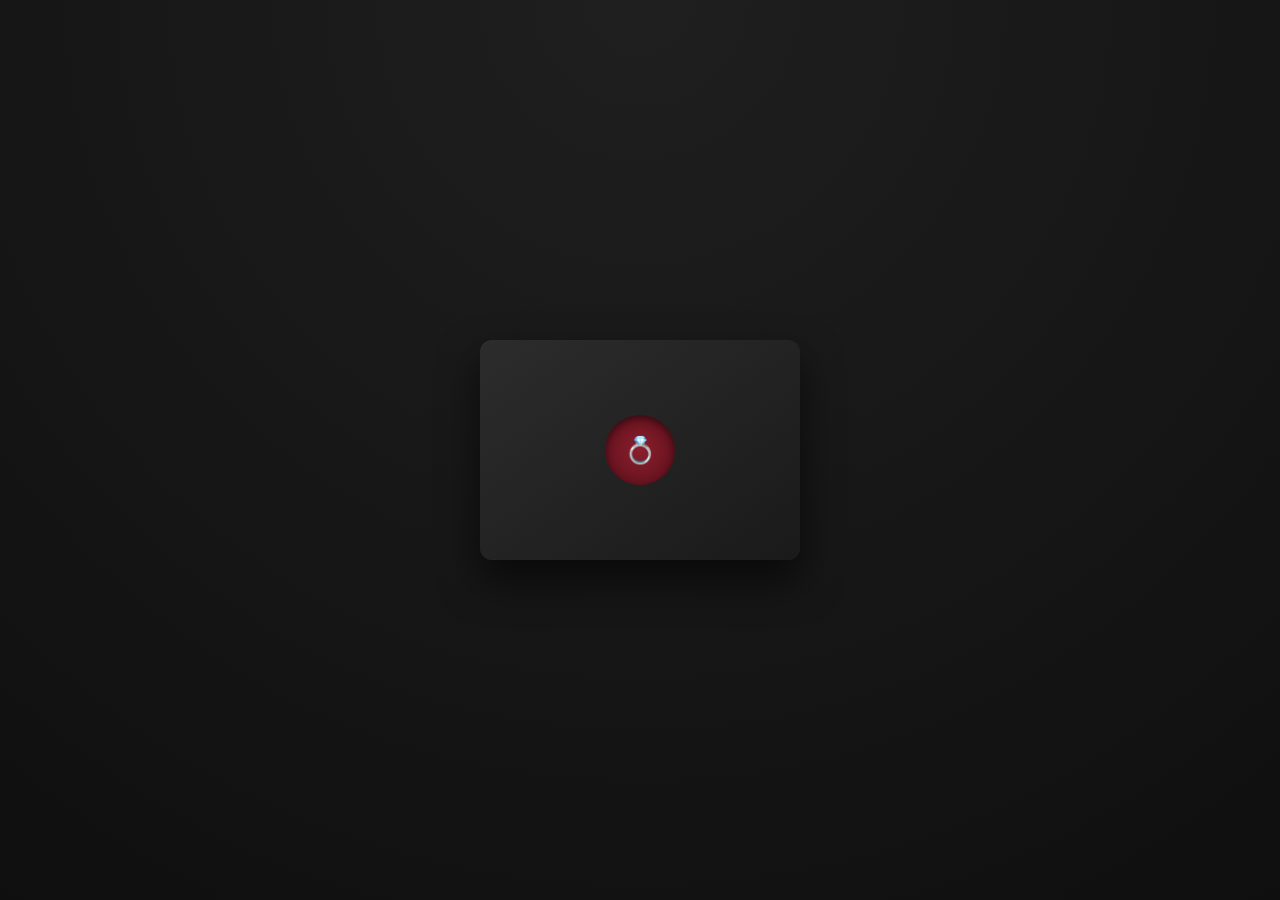
==== invite.html @ e33495a5 "Add files via upload" ====
<!DOCTYPE html>
<html lang="ru">
<head>
  <meta charset="UTF-8" />
  <meta name="viewport" content="width=device-width, initial-scale=1.0" />
  <title>Приглашение</title>

  <link href="https://fonts.googleapis.com/css2?family=Cormorant+Garamond:wght@300;500&family=Great+Vibes&display=swap" rel="stylesheet">

  <style>
    body {
      margin: 0;
      background: radial-gradient(circle at top, #1f1f1f, #0f0f0f);
      font-family: 'Cormorant Garamond', serif;
      color: #2b2b2b;
      display: flex;
      justify-content: center;
      align-items: center;
      height: 100vh;
      overflow: hidden;
    }

    .envelope {
      width: 320px;
      height: 220px;
      background: linear-gradient(145deg, #2c2c2c, #1a1a1a);
      border-radius: 12px;
      position: relative;
      cursor: pointer;
      display: flex;
      justify-content: center;
      align-items: center;
      box-shadow: 0 20px 40px rgba(0,0,0,0.6);
      transition: transform 0.3s;
    }

    .envelope:hover {
      transform: scale(1.03);
    }

    .seal {
      width: 70px;
      height: 70px;
      background: radial-gradient(circle, #8b1e2d, #5a0f1a);
      border-radius: 50%;
      display: flex;
      justify-content: center;
      align-items: center;
      font-size: 26px;
      color: #fff;
      box-shadow: inset 0 3px 8px rgba(0,0,0,0.5);
    }

    .scroll {
      position: absolute;
      top: 50%;
      transform: translateY(-50%) scaleY(0);
      width: 92vw;
      max-width: 650px;
      height: 85vh;
      background: #f5efe6;
      border-radius: 12px;
      padding: 30px;
      overflow-y: auto;
      transition: transform 1s ease;
      box-shadow: 0 20px 60px rgba(0,0,0,0.7);
    }

    .scroll.open {
      transform: translateY(-50%) scaleY(1);
    }

    h1 {
      text-align: center;
      font-family: 'Great Vibes', cursive;
      font-size: 42px;
      margin-bottom: 10px;
    }

    h2 {
      margin-top: 25px;
    }

    .section {
      margin-bottom: 25px;
    }

    .guest-name {
      text-align: center;
      font-size: 18px;
      margin-bottom: 10px;
    }

    input, select {
      width: 100%;
      padding: 10px;
      margin-top: 5px;
      margin-bottom: 12px;
      border-radius: 6px;
      border: 1px solid #ccc;
      font-family: inherit;
    }

    button {
      background: #7a1f2b;
      color: white;
      border: none;
      padding: 12px;
      width: 100%;
      border-radius: 6px;
      cursor: pointer;
      font-size: 16px;
    }

    button:hover {
      background: #5e1620;
    }

    .footer {
      text-align: center;
      margin-top: 20px;
      font-size: 14px;
    }
  </style>
</head>
<body>

<div class="envelope" onclick="openScroll()">
  <div class="seal">💍</div>
</div>

<div class="scroll" id="scroll">
  <h1>Our Wedding</h1>
  <div class="guest-name" id="guestName"></div>

  <div class="section">
    <p>Мы приглашаем вас разделить с нами этот день</p>
    <p><b>Дата:</b> 07.07.2027</p>
    <p><b>Место:</b> у озера</p>
  </div>

  <div class="section">
    <h2>Дресс-код</h2>
    <p>Бордовый, темно-зеленый, айвори. Лёгкая романтика, природные ткани.</p>
  </div>

  <div class="section">
    <h2>Опрос</h2>

    <form action="https://formsubmit.co/somn117@yandex.ru" method="POST">
      <input type="hidden" name="_captcha" value="false">

      <label>Ваше имя</label>
      <input type="text" name="name" required>

      <label>Алкоголь</label>
      <input type="text" name="alcohol">

      <label>Аллергии</label>
      <input type="text" name="allergy">

      <label>Любимая песня</label>
      <input type="text" name="song">

      <label>Придете?</label>
      <select name="attendance">
        <option>Да</option>
        <option>Нет</option>
      </select>

      <button type="submit">Отправить</button>
    </form>
  </div>

  <div class="footer">С любовью ❤️</div>
</div>

<script>
  function openScroll() {
    document.getElementById('scroll').classList.add('open');
  }

  const params = new URLSearchParams(window.location.search);
  const name = params.get('name');
  if (name) {
    document.getElementById('guestName').innerText = name + ', это приглашение для тебя';
  }
</script>

</body>
</html>
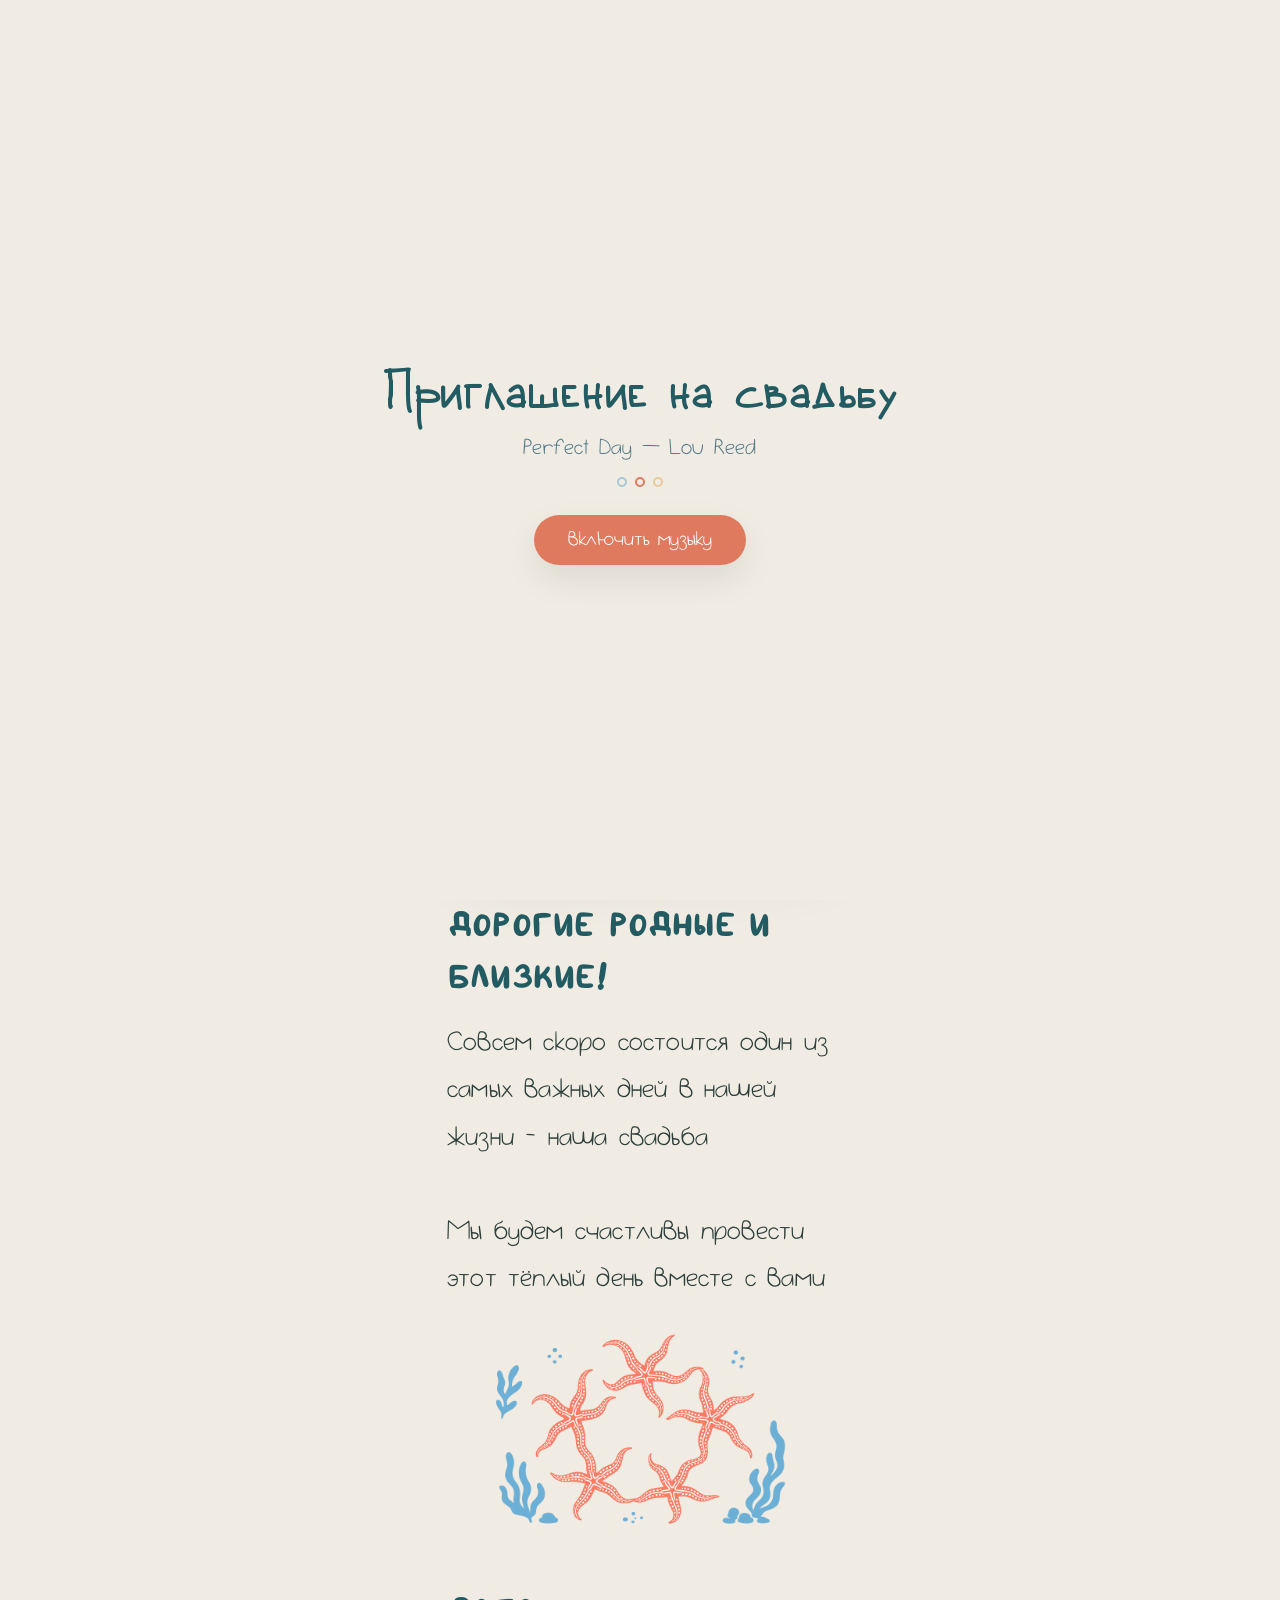
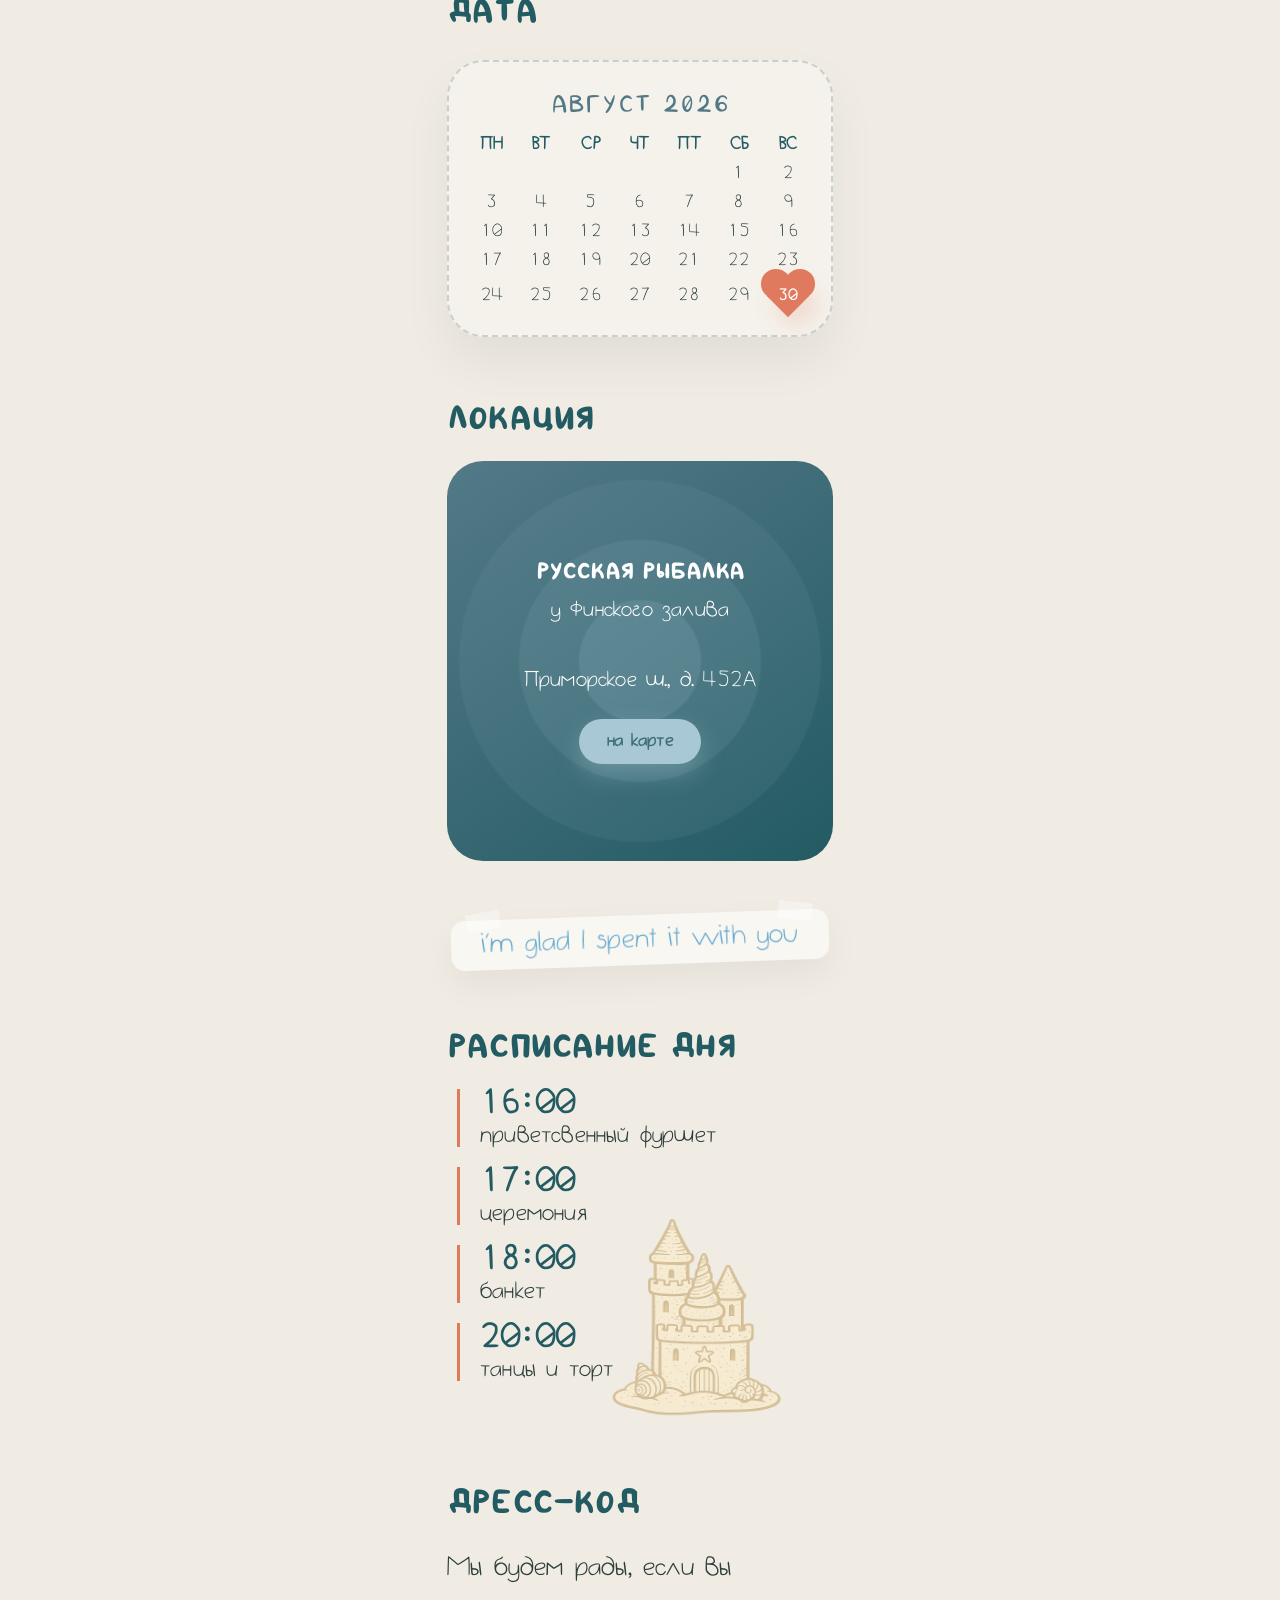
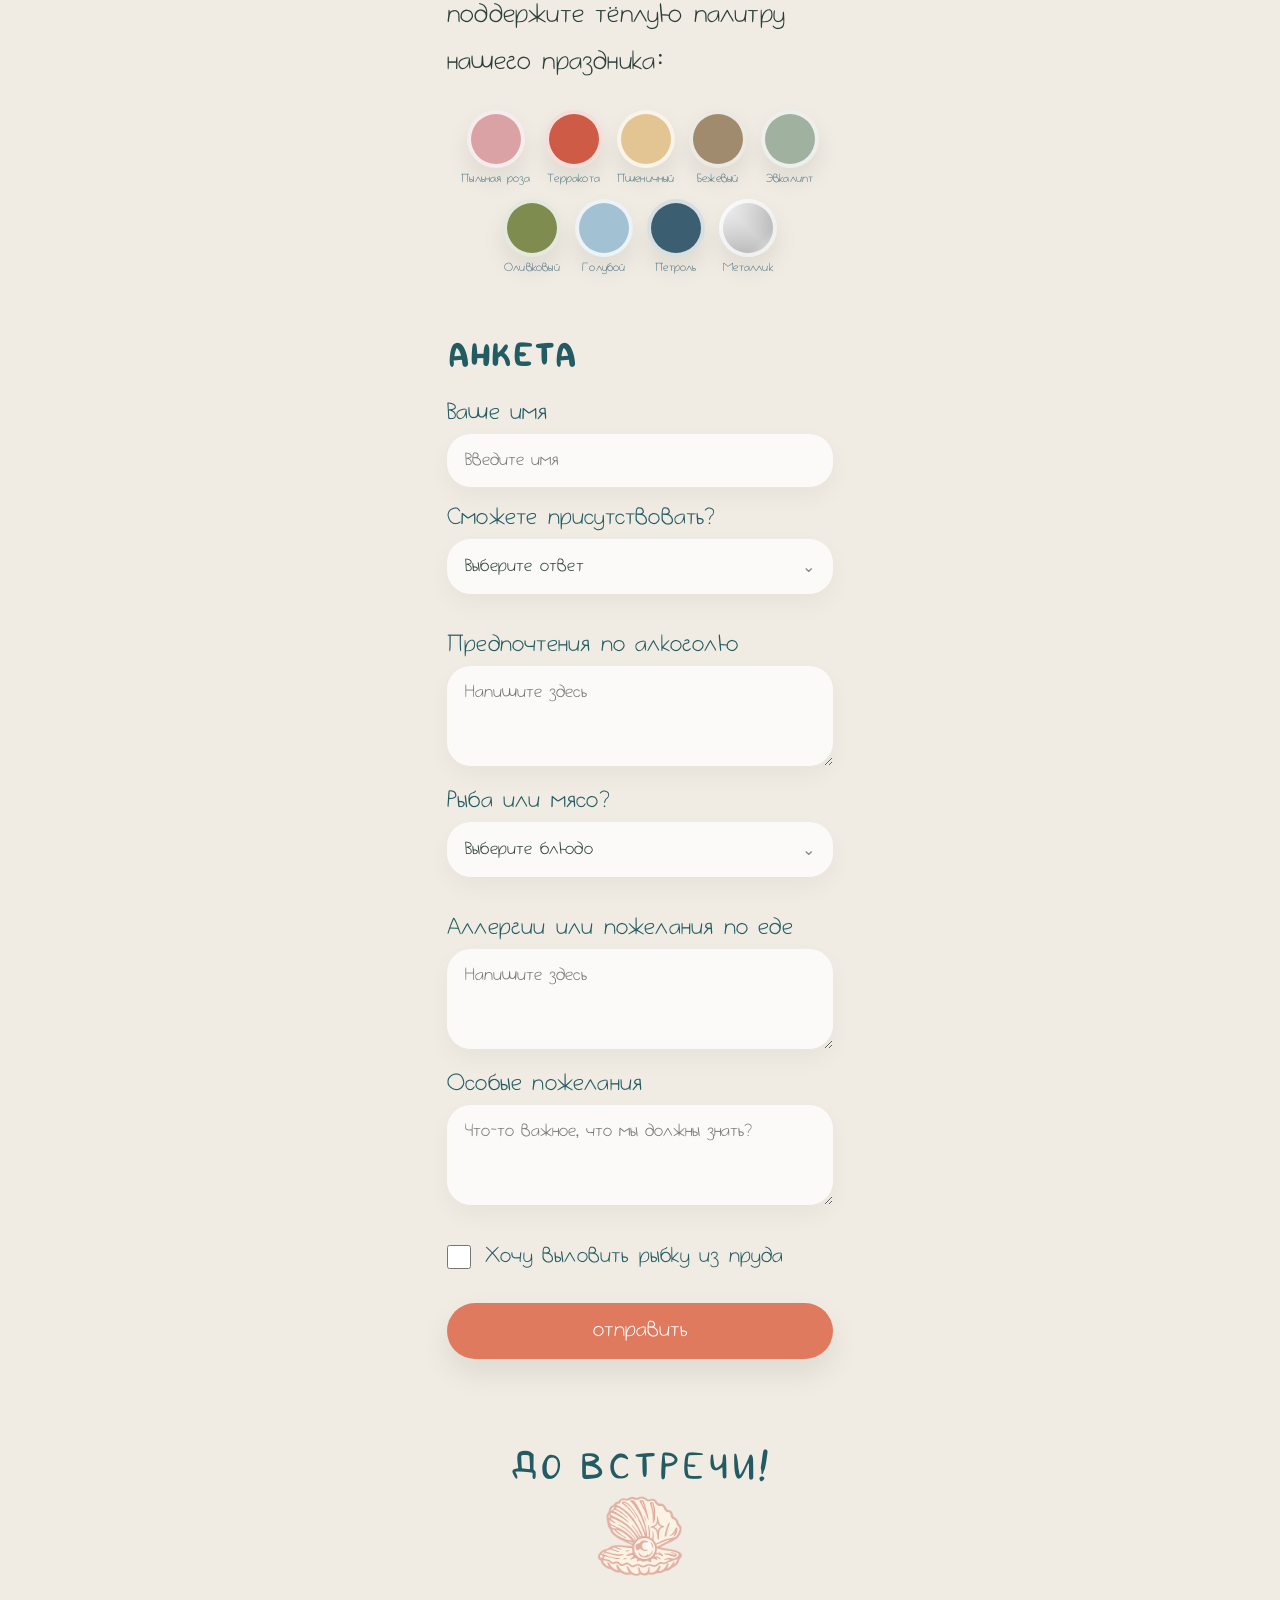
==== commit faa839bc: "Add files via upload" ====
--- a/invite.html
+++ b/invite.html
@@ -1,191 +1,1170 @@
-<!DOCTYPE html>
-<html lang="ru">
-<head>
-  <meta charset="UTF-8" />
-  <meta name="viewport" content="width=device-width, initial-scale=1.0" />
-  <title>Приглашение</title>
-
-  <link href="https://fonts.googleapis.com/css2?family=Cormorant+Garamond:wght@300;500&family=Great+Vibes&display=swap" rel="stylesheet">
-
-  <style>
-    body {
-      margin: 0;
-      background: radial-gradient(circle at top, #1f1f1f, #0f0f0f);
-      font-family: 'Cormorant Garamond', serif;
-      color: #2b2b2b;
-      display: flex;
-      justify-content: center;
-      align-items: center;
-      height: 100vh;
-      overflow: hidden;
-    }
-
-    .envelope {
-      width: 320px;
-      height: 220px;
-      background: linear-gradient(145deg, #2c2c2c, #1a1a1a);
-      border-radius: 12px;
-      position: relative;
-      cursor: pointer;
-      display: flex;
-      justify-content: center;
-      align-items: center;
-      box-shadow: 0 20px 40px rgba(0,0,0,0.6);
-      transition: transform 0.3s;
-    }
-
-    .envelope:hover {
-      transform: scale(1.03);
-    }
-
-    .seal {
-      width: 70px;
-      height: 70px;
-      background: radial-gradient(circle, #8b1e2d, #5a0f1a);
-      border-radius: 50%;
-      display: flex;
-      justify-content: center;
-      align-items: center;
-      font-size: 26px;
-      color: #fff;
-      box-shadow: inset 0 3px 8px rgba(0,0,0,0.5);
-    }
-
-    .scroll {
-      position: absolute;
-      top: 50%;
-      transform: translateY(-50%) scaleY(0);
-      width: 92vw;
-      max-width: 650px;
-      height: 85vh;
-      background: #f5efe6;
-      border-radius: 12px;
-      padding: 30px;
-      overflow-y: auto;
-      transition: transform 1s ease;
-      box-shadow: 0 20px 60px rgba(0,0,0,0.7);
-    }
-
-    .scroll.open {
-      transform: translateY(-50%) scaleY(1);
-    }
-
-    h1 {
-      text-align: center;
-      font-family: 'Great Vibes', cursive;
-      font-size: 42px;
-      margin-bottom: 10px;
-    }
-
-    h2 {
-      margin-top: 25px;
-    }
-
-    .section {
-      margin-bottom: 25px;
-    }
-
-    .guest-name {
-      text-align: center;
-      font-size: 18px;
-      margin-bottom: 10px;
-    }
-
-    input, select {
-      width: 100%;
-      padding: 10px;
-      margin-top: 5px;
-      margin-bottom: 12px;
-      border-radius: 6px;
-      border: 1px solid #ccc;
-      font-family: inherit;
-    }
-
-    button {
-      background: #7a1f2b;
-      color: white;
-      border: none;
-      padding: 12px;
-      width: 100%;
-      border-radius: 6px;
-      cursor: pointer;
-      font-size: 16px;
-    }
-
-    button:hover {
-      background: #5e1620;
-    }
-
-    .footer {
-      text-align: center;
-      margin-top: 20px;
-      font-size: 14px;
-    }
-  </style>
-</head>
-<body>
-
-<div class="envelope" onclick="openScroll()">
-  <div class="seal">💍</div>
-</div>
-
-<div class="scroll" id="scroll">
-  <h1>Our Wedding</h1>
-  <div class="guest-name" id="guestName"></div>
-
-  <div class="section">
-    <p>Мы приглашаем вас разделить с нами этот день</p>
-    <p><b>Дата:</b> 07.07.2027</p>
-    <p><b>Место:</b> у озера</p>
-  </div>
-
-  <div class="section">
-    <h2>Дресс-код</h2>
-    <p>Бордовый, темно-зеленый, айвори. Лёгкая романтика, природные ткани.</p>
-  </div>
-
-  <div class="section">
-    <h2>Опрос</h2>
-
-    <form action="https://formsubmit.co/somn117@yandex.ru" method="POST">
-      <input type="hidden" name="_captcha" value="false">
-
-      <label>Ваше имя</label>
-      <input type="text" name="name" required>
-
-      <label>Алкоголь</label>
-      <input type="text" name="alcohol">
-
-      <label>Аллергии</label>
-      <input type="text" name="allergy">
-
-      <label>Любимая песня</label>
-      <input type="text" name="song">
-
-      <label>Придете?</label>
-      <select name="attendance">
-        <option>Да</option>
-        <option>Нет</option>
-      </select>
-
-      <button type="submit">Отправить</button>
-    </form>
-  </div>
-
-  <div class="footer">С любовью ❤️</div>
-</div>
-
-<script>
-  function openScroll() {
-    document.getElementById('scroll').classList.add('open');
-  }
-
-  const params = new URLSearchParams(window.location.search);
-  const name = params.get('name');
-  if (name) {
-    document.getElementById('guestName').innerText = name + ', это приглашение для тебя';
-  }
-</script>
-
-</body>
-</html>+<!DOCTYPE html>
+<html lang="ru">
+<head>
+  <meta charset="UTF-8" />
+  <meta name="viewport" content="width=device-width, initial-scale=1.0" />
+  <title>Тата и Паша — Wedding Invitation</title>
+  
+  
+  <link href="" rel="stylesheet" />
+  <style>
+    /* Fonts */
+@font-face{font-family:"font1";src:url("fonts/font1.otf") format("opentype");}
+@font-face{font-family:"font2";src:url("fonts/font6.ttf") format("opentype");}
+@font-face{font-family:"font3";src:url("fonts/font3.ttf") format("opentype");}
+@font-face{font-family:"font4";src:url("fonts/font4.ttf") format("opentype");}
+@font-face{font-family:"font5";src:url("fonts/font6.ttf") format("opentype");}
+:root{
+--font-main:"font1";
+--font-title:"font2";
+--font-script:"font3";
+--font-loader:"font4";
+
+      --pink-sand:   #E3A58A;
+      --coral:       #E07A5F;
+      --sand:        #E9C89B;
+      --seaweed:     #A6AF72;
+      --sea-foam:    #A8C8D6;
+      --sea-foam-dk: #AAC1AD;
+      --sea-smoke:   #537987;
+      --sea-sand:    #B2A38E;
+      --silver:      #C0C0C0;
+      --deep-teal:   #235b63;
+      --bg:          #f0ece3;
+      --text:        #2c3e3a;
+    }
+
+    * { margin: 0; padding: 0; box-sizing: border-box; }
+    html { scroll-behavior: smooth; }
+
+    body {
+      background: var(--bg);
+      font-family: var(--font-main), serif;
+      color: var(--text);
+      overflow-x: hidden;
+      position: relative;
+      letter-spacing: 0.2px;
+    }
+
+    body::before {
+      content: '';
+      position: fixed; inset: 0;
+      pointer-events: none;
+      opacity: 0.06;
+      background-image: url("https://www.transparenttextures.com/patterns/asfalt-light.png");
+      z-index: 1;
+    }
+
+    /* ---- loader ---- */
+    .loader {
+      position: fixed; inset: 0;
+      background: var(--bg);
+      display: flex; flex-direction: column;
+      align-items: center; justify-content: center;
+      z-index: 999; transition: 1.2s ease;
+    }
+    .loader.hidden { opacity: 0; pointer-events: none; }
+    .loader-wave { width: 140px; height: 70px; }
+    .loader-title {
+      font-family: var(--font-loader), cursive;
+      font-size: 54px; color: var(--deep-teal); margin-top: 20px;
+    }
+    .loader-sub { font-size: 22px; margin-top: 6px; color: var(--sea-smoke); }
+    .enter-btn {
+      margin-top: 28px;
+      border: none; background: var(--coral); color: white;
+      padding: 16px 34px; border-radius: 999px;
+      font-size: 20px; font-family: inherit; cursor: pointer;
+      box-shadow: 0 14px 34px rgba(0,0,0,0.08);
+      transition: 0.35s ease;
+    }
+    .enter-btn:hover { transform: translateY(-3px); background: #d06b4f; }
+
+    .bubbles { display: flex; gap: 8px; margin-top: 18px; }
+    .bubble {
+      width: 10px; height: 10px; border-radius: 50%;
+      border: 2px solid var(--sea-foam);
+      animation: rise 2s ease-in-out infinite;
+    }
+    .bubble:nth-child(2) { animation-delay: 0.4s; border-color: var(--coral); }
+    .bubble:nth-child(3) { animation-delay: 0.8s; border-color: var(--sand); }
+    @keyframes rise {
+      0%,100% { transform: translateY(0) scale(1); opacity: 0.7; }
+      50% { transform: translateY(-12px) scale(1.1); opacity: 1; }
+    }
+
+/* ---- vinyl player ---- */
+.vinyl-player {
+  position: fixed;
+  right: 18px;
+  bottom: 20px;
+  z-index: 20;
+  display: flex;
+  flex-direction: column;
+  align-items: center;
+  gap: 10px;
+}
+
+.vinyl {
+  width: 82px;
+  height: 82px;
+  border-radius: 50%;
+  position: relative;
+  cursor: pointer;
+  animation: spin 4s linear infinite;
+  transition: 0.3s ease;
+  
+  /* Основной градиент для винила */
+  background: radial-gradient(
+    circle at 30% 30%,
+    #2a2a2a 0%,
+    #1a1a1a 25%,
+    #0d0d0d 50%,
+    #1a1a1a 75%,
+    #2a2a2a 100%
+  );
+  box-shadow: 
+    0 12px 26px rgba(0,0,0,0.18),
+    inset 0 0 30px rgba(0,0,0,0.5);
+}
+
+.vinyl.paused {
+  animation-play-state: paused;
+}
+
+/* Концентрические круги - текстура винила */
+.vinyl-grooves {
+  position: absolute;
+  inset: 0;
+  border-radius: 50%;
+  background: repeating-radial-gradient(
+    circle at center,
+    transparent 0px,
+    transparent 3px,
+    rgba(255,255,255,0.03) 3px,
+    rgba(255,255,255,0.03) 4px,
+    transparent 4px,
+    transparent 7px
+  );
+  pointer-events: none;
+}
+
+/* Дополнительные бороздки для реалистичности */
+.vinyl-grooves::before {
+  content: '';
+  position: absolute;
+  inset: 15%;
+  border-radius: 50%;
+  border: 1px solid rgba(255,255,255,0.05);
+  box-shadow: 
+    0 0 0 2px rgba(255,255,255,0.03),
+    inset 0 0 0 2px rgba(255,255,255,0.03);
+}
+
+.vinyl-grooves::after {
+  content: '';
+  position: absolute;
+  inset: 30%;
+  border-radius: 50%;
+  border: 1px solid rgba(255,255,255,0.04);
+  box-shadow: 
+    0 0 0 2px rgba(255,255,255,0.02),
+    inset 0 0 0 2px rgba(255,255,255,0.02);
+}
+
+/* Блик, который вращается вместе с диском */
+.vinyl-shine {
+  position: absolute;
+  inset: 0;
+  border-radius: 50%;
+  background: radial-gradient(
+    ellipse at 35% 25%,
+    rgba(255,255,255,0.25) 0%,
+    rgba(255,255,255,0.05) 30%,
+    transparent 60%
+  );
+  pointer-events: none;
+  animation: spin 4s linear infinite;
+}
+
+.vinyl.paused .vinyl-shine {
+  animation-play-state: paused;
+}
+
+/* Второй блик для более сложного отражения */
+.vinyl-shine::after {
+  content: '';
+  position: absolute;
+  inset: 0;
+  border-radius: 50%;
+  background: radial-gradient(
+    ellipse at 65% 70%,
+    rgba(255,255,255,0.08) 0%,
+    transparent 40%
+  );
+  pointer-events: none;
+}
+
+.vinyl-center {
+  position: absolute;
+  width: 16px;
+  height: 16px;
+  background: radial-gradient(circle at 40% 35%, #666, #222 60%, #111);
+  border-radius: 50%;
+  top: 50%;
+  left: 50%;
+  transform: translate(-50%, -50%);
+  box-shadow: 
+    inset 0 0 4px rgba(255,255,255,0.2),
+    0 0 10px rgba(0,0,0,0.4);
+  border: 2px solid #444;
+}
+
+/* Маленькая точка в центре для реалистичности */
+.vinyl-center::after {
+  content: '';
+  position: absolute;
+  width: 4px;
+  height: 4px;
+  background: #888;
+  border-radius: 50%;
+  top: 50%;
+  left: 50%;
+  transform: translate(-50%, -50%);
+  box-shadow: 0 0 4px rgba(255,255,255,0.1);
+}
+
+@keyframes spin {
+  from { transform: rotate(0deg); }
+  to { transform: rotate(360deg); }
+}
+
+.player-text {
+  font-size: 14px;
+  background: rgba(255,255,255,0.85);
+  padding: 6px 12px;
+  border-radius: 999px;
+  backdrop-filter: blur(8px);
+  color: var(--deep-teal);
+  user-select: none;
+}
+    .player-text {
+      font-size: 14px;
+      background: rgba(255,255,255,0.85);
+      padding: 6px 12px; border-radius: 999px;
+      backdrop-filter: blur(8px); color: var(--deep-teal);
+    }
+    @keyframes spin { from { transform: rotate(0deg); } to { transform: rotate(360deg); } }
+
+    /* ---- canvas ---- */
+    .canvas {
+      max-width: 430px; margin: auto;
+      padding: 40px 22px 120px;
+      position: relative; z-index: 5;
+    }
+
+    /* ---- tape ---- */
+    .tape {
+      display: inline-block;
+      background: var(--sea-smoke); color: white;
+      padding: 12px 26px; border-radius: 20px;
+      font-family: var(--font-divider), cursive; font-size: 28px;
+      transform: rotate(-2deg);
+      box-shadow: 0 14px 28px rgba(0,0,0,0.08);
+    }
+    .tape-divider {
+      width: max-content; margin: 54px auto;
+      padding: 12px 30px;
+      background: rgba(255,255,255,0.55);
+      backdrop-filter: blur(6px);
+      border-radius: 14px;
+      font-family: var(--font-divider), cursive; font-size: 28px;
+      color: #6AACCF; transform: rotate(-2deg);
+      position: relative;
+      box-shadow: 0 14px 34px rgba(0,0,0,0.05);
+    }
+    .tape-divider::before, .tape-divider::after {
+      content: ''; position: absolute; top: -8px;
+      width: 34px; height: 18px;
+      background: rgba(255,255,255,0.38);
+    }
+    .tape-divider::before { left: 16px; transform: rotate(-8deg); }
+    .tape-divider::after { right: 16px; transform: rotate(8deg); }
+
+    /* ---- hero ---- */
+    .hero { padding-top: 40px; text-align: center; position: relative; }
+    .main-title {
+      font-family: var(--font-title), serif;
+      font-size: 74px; line-height: 0.9; margin-top: 34px;
+      color: var(--deep-teal);
+    }
+
+    /* doodle images between title and photo */
+    .doodle-row {
+      margin: 28px auto 0;
+      display: flex; justify-content: center; gap: 18px;
+    }
+    .doodle-row img {
+      height: 100px; width: 180px;
+      object-fit: contain;
+      opacity: 0.82;
+    }
+
+    /* ---- polaroid ---- */
+    .polaroid {
+      margin-top: 34px;
+      background: #f8f3eb; padding: 16px 16px 28px;
+      border-radius: 34px; transform: rotate(-1deg);
+      box-shadow: 0 28px 60px rgba(0,0,0,0.10), 0 0 0 1px rgba(255,255,255,0.6);
+      position: relative; overflow: hidden;
+    }
+    .polaroid img {
+      width: 100%; border-radius: 24px; display: block;
+      filter: sepia(0.10) contrast(1.04) saturate(0.95);
+    }
+    .photo-caption {
+      margin-top: 18px;
+      font-family: var(--font-divider), cursive; font-size: 32px;
+      color: #6AACCF;
+    }
+
+    /* ---- sections ---- */
+    .section { margin-top: 54px; position: relative; }
+    .section-title {
+      font-family: var(--font-script), cursive; font-size: 52px;
+      line-height: 1; color: var(--deep-teal); margin-bottom: 18px;
+    }
+    .text { font-size: 27px; line-height: 1.75; font-weight: 400; }
+
+    /* doodle image inline (below text blocks) */
+    .section-doodle {
+      display: block; margin: 26px auto 0;
+      height: 200px; width: auto;
+      object-fit: contain;
+      opacity: 0.75;
+    }
+	
+	.castle-doodle {
+	  margin-top: -250px;
+	  margin-left: 130px;
+	  margin-bottom: -80px;
+	  height: 350px;
+	  opacity: 0.45;
+	}
+
+    /* ---- calendar ---- */
+    .calendar-wrap {
+      margin-top: 24px; padding: 24px;
+      border: 2px dashed rgba(83,121,135,0.28);
+      border-radius: 36px;
+      background: rgba(255,255,255,0.30);
+      backdrop-filter: blur(6px);
+      box-shadow: 0 24px 50px rgba(0,0,0,0.06);
+    }
+    .calendar-title {
+      font-family: var(--font-script), cursive; font-size: 42px;
+      text-align: center; margin-bottom: 18px;
+      color: var(--sea-smoke);
+    }
+    .calendar {
+      display: grid; grid-template-columns: repeat(7,1fr);
+      gap: 12px; text-align: center; font-size: 18px; align-items: center;
+    }
+    .day-name { font-weight: 700; color: var(--deep-teal); }
+    .heart-day {
+      position: relative; width: 30px; height: 30px;
+      margin: auto; display: flex; align-items: center; justify-content: center;
+      transform: rotate(-45deg);
+      background: var(--coral);
+      box-shadow: 0 12px 24px rgba(224,122,95,0.28);
+      animation: pulse 2.4s ease-in-out infinite;
+    }
+    .heart-day::before, .heart-day::after {
+      content: ''; position: absolute;
+      width: 30px; height: 30px; background: var(--coral); border-radius: 50%;
+    }
+    .heart-day::before { top: -17px; left: 0; }
+    .heart-day::after { left: 17px; top: 0; }
+    .heart-day span {
+      position: absolute; top: 50%; left: 50%;
+      transform: translate(-50%,-50%) rotate(45deg);
+      z-index: 2; color: white; font-weight: 700; font-size: 16px;
+    }
+    @keyframes pulse {
+      0%,100% { transform: rotate(-45deg) scale(1); }
+      50% { transform: rotate(-45deg) scale(1.08); }
+    }
+
+    /* ---- location ---- */
+    .location {
+      margin-top: 18px; padding: 80px 40px;
+      background: linear-gradient(145deg, var(--sea-smoke) 0%, var(--deep-teal) 100%);
+      color: white; text-align: center;
+      display: flex; flex-direction: column;
+      align-items: center; justify-content: center;
+      min-height: 400px; border-radius: 36px;
+      position: relative; overflow: hidden;
+    }
+    .location::before {
+      content: '';
+      position: absolute; inset: 0;
+      background-image:
+        radial-gradient(circle, rgba(168,200,214,0.15) 60px, transparent 62px),
+        radial-gradient(circle, rgba(168,200,214,0.10) 120px, transparent 122px),
+        radial-gradient(circle, rgba(168,200,214,0.07) 180px, transparent 182px);
+      background-position: center;
+      background-repeat: no-repeat;
+    }
+    .location h3 { font-size: 36px; font-family: var(--font-script), cursive; margin-bottom: 10px; position: relative; z-index: 2; }
+.location p {
+  font-size: 22px;
+  line-height: 1.6;
+  position: relative;
+  z-index: 2;
+}
+
+.map-btn {
+  display: inline-block;
+  margin-top: 20px;
+  padding: 14px 28px;
+
+  background: #A8C8D6;
+  color: #3F6E79;
+
+  border: none;
+  border-radius: 999px;
+  text-decoration: none;
+  font-size: 18px;
+  font-weight: 700;
+
+  box-shadow: 0 10px 24px rgba(168, 200, 214, 0.35);
+  transition: all 0.25s ease;
+  position: relative;
+  z-index: 2;
+}
+
+.map-btn:hover {
+  background: #95BCCA;
+  transform: translateY(-2px);
+  box-shadow: 0 14px 28px rgba(168, 200, 214, 0.45);
+}
+    .map-btn:hover { transform: translateY(-2px); }
+
+    /* doodle image inside location block, bottom corner */
+    .location-doodle {
+      position: absolute; bottom: -30px; right: 220px;
+      height: 180px; width: auto;
+      opacity: 0.5;
+      z-index: 1;
+    }
+
+    /* ---- timeline ---- */
+    .timeline { margin-top: 16px; position: relative; padding-left: 10px; }
+    .timeline-item {
+      position: relative; margin-bottom: 20px;
+      padding-left: 20px;
+      border-left: 3px solid var(--coral);
+    }
+    .time { font-size: 34px; font-weight: 700; color: var(--deep-teal); }
+    .event { font-size: 24px; margin-top: 4px; }
+
+    /* ---- palette ---- */
+    .palette {
+      display: flex; gap: 14px; margin-top: 24px;
+      flex-wrap: wrap; justify-content: center;
+    }
+    .color {
+      width: 58px; height: 58px; border-radius: 50%;
+      border: 4px solid rgba(255,255,255,0.8);
+      box-shadow: 0 12px 24px rgba(0,0,0,0.08);
+      cursor: pointer; transition: 0.35s ease;
+      position: relative; overflow: hidden;
+      text-decoration: none;
+    }
+    .color:hover { transform: translateY(-4px) scale(1.06); }
+    .color::after {
+      content: '\2661'; position: absolute; inset: 0;
+      display: flex; align-items: center; justify-content: center;
+      color: white; font-size: 20px; opacity: 0;
+      transition: 0.3s ease; backdrop-filter: blur(2px);
+    }
+    .color:hover::after { opacity: 1; }
+    .color-label { font-size: 12px; text-align: center; margin-top: 6px; color: var(--sea-smoke); font-weight: 500; }
+    .palette-item { display: flex; flex-direction: column; align-items: center; }
+
+    /* ---- form ---- */
+    .form { margin-top: 22px; }
+    .label { font-size: 24px; margin-bottom: 10px; display: block; color: var(--deep-teal); }
+    .input, .select-wrap .custom-select, .textarea {
+      width: 100%; border: none;
+      background: rgba(255,255,255,0.75);
+      padding: 18px; border-radius: 24px;
+      margin-bottom: 20px; font-size: 18px;
+      font-family: inherit; backdrop-filter: blur(6px);
+      box-shadow: 0 10px 24px rgba(0,0,0,0.04);
+      transition: 0.2s ease;
+    }
+    .input:focus, .textarea:focus {
+      outline: 2px solid var(--coral);
+      background: rgba(255,255,255,0.9);
+    }
+    .textarea { min-height: 100px; resize: vertical; }
+    .submit {
+      width: 100%; border: none;
+      background: var(--coral); color: white;
+      padding: 18px; border-radius: 999px;
+      font-size: 22px; font-family: inherit; cursor: pointer;
+      margin-top: 10px; box-shadow: 0 14px 30px rgba(0,0,0,0.08);
+      transition: 0.3s ease;
+    }
+    .submit:hover { transform: translateY(-2px); background: #d06b4f; }
+    .select-wrap { position: relative; margin-bottom: 20px; }
+    .custom-select {
+      display: flex; align-items: center; justify-content: space-between;
+      cursor: pointer; padding: 18px 22px;
+    }
+    .select-arrow { font-size: 16px; transition: 0.4s ease; opacity: 0.6; }
+    .select-wrap.active .select-arrow { transform: rotate(180deg); }
+    .select-options {
+      margin-top: 12px; background: rgba(255,255,255,0.92);
+      border-radius: 24px; overflow: hidden; max-height: 0;
+      opacity: 0; transform: translateY(-10px);
+      transition: max-height 0.45s ease, opacity 0.35s ease, transform 0.35s ease;
+      backdrop-filter: blur(10px);
+      box-shadow: 0 18px 36px rgba(0,0,0,0.06);
+    }
+    .select-wrap.active .select-options { max-height: 300px; opacity: 1; transform: translateY(0); }
+    .select-option {
+      padding: 18px 22px; font-size: 19px; cursor: pointer;
+      transition: 0.25s ease; border-bottom: 1px solid rgba(0,0,0,0.04);
+    }
+    .select-option:last-child { border-bottom: none; }
+    .select-option:hover { background: rgba(224,122,95,0.10); padding-left: 28px; }
+    .checkbox-wrap { display: flex; align-items: center; gap: 14px; margin: 16px 0 24px; }
+    .checkbox-wrap input[type="checkbox"] { width: 24px; height: 24px; accent-color: var(--coral); cursor: pointer; }
+    .checkbox-wrap label { font-size: 22px; color: var(--deep-teal); cursor: pointer; }
+
+    /* ---- footer ---- */
+    .footer { margin-top: 80px; text-align: center; }
+    .footer-title { font-family: var(--font-script), cursive; font-size: 64px; color: var(--deep-teal); }
+    .footer-hearts { margin-top: 12px; font-size: 24px; opacity: 0.25; letter-spacing: 10px; }
+    .footer-doodle {
+      display: block; margin: -90px auto 0;
+      height: 300px; width: auto;
+      opacity: 0.7;
+    }
+
+    /* ---- reveal ---- */
+    .reveal {
+      opacity: 0; transform: translateY(60px) scale(0.98); filter: blur(6px);
+      transition: opacity 1.2s ease, transform 1.2s ease, filter 1.2s ease;
+    }
+    .reveal.active { opacity: 1; transform: translateY(0) scale(1); filter: blur(0); }
+
+    /* ---- responsive ---- */
+    @media (max-width: 480px) {
+      .main-title { font-size: 56px; }
+      .section-title { font-size: 42px; }
+      .text { font-size: 22px; }
+      .tape, .tape-divider { font-size: 22px; padding: 10px 20px; }
+      .calendar { gap: 8px; font-size: 16px; }
+      .location { padding: 70px 28px; min-height: 320px; }
+    }
+	
+	.bg-doodle {
+  position: fixed;
+  pointer-events: none;
+  z-index: 1;
+}
+
+.bg-doodle img {
+  width: 500px;
+  height: auto;
+  opacity: 0.5;
+}
+
+.top-left {
+  top: 20px;
+  left: 20px;
+}
+
+.bottom-right {
+  bottom: 20px;
+  right: 20px;
+}
+
+@font-face {
+  font-family: 'Veles-Regular_0_9_2';    /* Название, которое вы будете использовать */
+  src: url('Veles-Regular_0_9_2.otf') format('truetype');
+
+  font-weight: normal;
+  font-style: normal;
+}
+/* Анимированный металлический градиент */
+.metallic-color {
+  background: linear-gradient(
+    135deg,
+    #e8e8e8 0%,
+    #b0b0b0 25%,
+    #f0f0f0 50%,
+    #a0a0a0 75%,
+    #e0e0e0 100%
+  );
+  background-size: 300% 300%;
+  animation: metallicShine 3s ease-in-out infinite alternate;
+  position: relative;
+  overflow: hidden;
+}
+
+/* Добавляем второй слой для более сложного перелива */
+.metallic-color::before {
+  content: '';
+  position: absolute;
+  inset: -2px;
+  border-radius: 50%;
+  background: linear-gradient(
+    45deg,
+    transparent 30%,
+    rgba(255, 255, 255, 0.6) 50%,
+    transparent 70%
+  );
+  background-size: 200% 200%;
+  animation: metallicShine 4s ease-in-out infinite alternate-reverse;
+  opacity: 0.6;
+}
+
+@keyframes metallicShine {
+  0% {
+    background-position: 0% 0%;
+  }
+  100% {
+    background-position: 100% 100%;
+  }
+}
+
+/* ---- Floating bubbles background ---- */
+.bubbles-bg {
+  position: fixed;
+  inset: 0;
+  pointer-events: none;
+  z-index: 0;
+  overflow: hidden;
+}
+
+.bubble-bg {
+  position: absolute;
+  bottom: -80px;
+  border-radius: 50%;
+  background: radial-gradient(
+    circle at 30% 30%,
+    rgba(168, 200, 214, 0.15),
+    rgba(83, 121, 135, 0.05)
+  );
+  border: 2px solid rgba(168, 200, 214, 0.5);
+  box-shadow: 
+    inset 0 -5px 15px rgba(168, 200, 214, 0.1),
+    0 0 20px rgba(168, 200, 214, 0.05);
+  animation: floatUp linear infinite;
+  opacity: 0;
+  backdrop-filter: blur(1px);
+}
+
+/* Блик на пузырьке для реалистичности */
+.bubble-bg::before {
+  content: '';
+  position: absolute;
+  top: 15%;
+  left: 20%;
+  width: 30%;
+  height: 20%;
+  background: radial-gradient(
+    ellipse at center,
+    rgba(255, 255, 255, 0.4) 0%,
+    transparent 70%
+  );
+  border-radius: 50%;
+  transform: rotate(-30deg);
+}
+
+/* Второй маленький блик */
+.bubble-bg::after {
+  content: '';
+  position: absolute;
+  bottom: 20%;
+  right: 15%;
+  width: 12%;
+  height: 10%;
+  background: radial-gradient(
+    ellipse at center,
+    rgba(255, 255, 255, 0.2) 0%,
+    transparent 70%
+  );
+  border-radius: 50%;
+  transform: rotate(20deg);
+}
+
+@keyframes floatUp {
+  0% {
+    transform: translateY(0) scale(0.8) rotate(0deg);
+    opacity: 0;
+  }
+  10% {
+    opacity: 0.7;
+  }
+  90% {
+    opacity: 0.7;
+  }
+  100% {
+    transform: translateY(-110vh) scale(1.2) rotate(720deg);
+    opacity: 0;
+  }
+}
+
+/* Размеры и задержки для каждого пузырька */
+.bubble-bg:nth-child(1) {
+  width: 20px;
+  height: 20px;
+  left: 5%;
+  animation-duration: 12s;
+  animation-delay: 0s;
+}
+
+.bubble-bg:nth-child(2) {
+  width: 12px;
+  height: 12px;
+  left: 15%;
+  animation-duration: 14s;
+  animation-delay: 2s;
+}
+
+.bubble-bg:nth-child(3) {
+  width: 25px;
+  height: 25px;
+  left: 25%;
+  animation-duration: 16s;
+  animation-delay: 4s;
+}
+
+.bubble-bg:nth-child(4) {
+  width: 8px;
+  height: 8px;
+  left: 35%;
+  animation-duration: 11s;
+  animation-delay: 1s;
+}
+
+.bubble-bg:nth-child(5) {
+  width: 18px;
+  height: 18px;
+  left: 45%;
+  animation-duration: 15s;
+  animation-delay: 3s;
+}
+
+.bubble-bg:nth-child(6) {
+  width: 30px;
+  height: 30px;
+  left: 55%;
+  animation-duration: 18s;
+  animation-delay: 5s;
+}
+
+.bubble-bg:nth-child(7) {
+  width: 10px;
+  height: 10px;
+  left: 65%;
+  animation-duration: 13s;
+  animation-delay: 2.5s;
+}
+
+.bubble-bg:nth-child(8) {
+  width: 22px;
+  height: 22px;
+  left: 75%;
+  animation-duration: 17s;
+  animation-delay: 1.5s;
+}
+
+.bubble-bg:nth-child(9) {
+  width: 14px;
+  height: 14px;
+  left: 85%;
+  animation-duration: 14s;
+  animation-delay: 4.5s;
+}
+
+.bubble-bg:nth-child(10) {
+  width: 28px;
+  height: 28px;
+  left: 92%;
+  animation-duration: 19s;
+  animation-delay: 3.5s;
+}
+
+.bubble-bg:nth-child(11) {
+  width: 16px;
+  height: 16px;
+  left: 10%;
+  animation-duration: 15s;
+  animation-delay: 6s;
+}
+
+.bubble-bg:nth-child(12) {
+  width: 24px;
+  height: 24px;
+  left: 50%;
+  animation-duration: 20s;
+  animation-delay: 7s;
+}
+
+.bubble-bg:nth-child(13) {
+  width: 9px;
+  height: 9px;
+  left: 70%;
+  animation-duration: 12s;
+  animation-delay: 8s;
+}
+
+.bubble-bg:nth-child(14) {
+  width: 35px;
+  height: 35px;
+  left: 30%;
+  animation-duration: 22s;
+  animation-delay: 2s;
+}
+
+.bubble-bg:nth-child(15) {
+  width: 11px;
+  height: 11px;
+  left: 88%;
+  animation-duration: 13s;
+  animation-delay: 6.5s;
+}
+  </style>
+</head>
+<body>
+
+<div class="bg-doodle top-left">
+    <img src="back.png" alt="">
+</div>
+
+<div class="bg-doodle bottom-right">
+    <img src="back.png" alt="">
+</div>
+<!-- Фоновые пузырьки -->
+<div class="bubbles-bg" id="bubbles-bg">
+  <div class="bubble-bg"></div>
+  <div class="bubble-bg"></div>
+  <div class="bubble-bg"></div>
+  <div class="bubble-bg"></div>
+  <div class="bubble-bg"></div>
+  <div class="bubble-bg"></div>
+  <div class="bubble-bg"></div>
+  <div class="bubble-bg"></div>
+  <div class="bubble-bg"></div>
+  <div class="bubble-bg"></div>
+  <div class="bubble-bg"></div>
+  <div class="bubble-bg"></div>
+  <div class="bubble-bg"></div>
+  <div class="bubble-bg"></div>
+  <div class="bubble-bg"></div>
+</div>
+<!-- LOADER -->
+<div class="loader" id="loader">
+    <div class="loader-title">Приглашение на свадьбу</div>
+  <div class="loader-sub">Perfect Day — Lou Reed</div>
+  <div class="bubbles">
+    <div class="bubble"></div>
+    <div class="bubble"></div>
+    <div class="bubble"></div>
+  </div>
+  <button class="enter-btn" onclick="enterSite()">включить музыку</button>
+</div>
+
+<!-- VINYL PLAYER -->
+<div class="vinyl-player">
+  <div class="vinyl paused" id="vinyl" onclick="toggleMusic()">
+    <!-- Блик, который создает эффект вращения -->
+    <div class="vinyl-shine"></div>
+    <!-- Концентрические круги для текстуры -->
+    <div class="vinyl-grooves"></div>
+    <div class="vinyl-center"></div>
+  </div>
+  <div class="player-text">Звук</div>
+</div>
+
+<audio id="music" loop>
+  <source src="music.mp3" type="audio/mpeg">
+</audio>
+
+<!-- MAIN CONTENT -->
+<div class="canvas">
+
+  <section class="hero reveal">
+
+    <h1 class="main-title">Паша <br />+ Тата</h1>
+
+    
+    <div class="polaroid">
+      <img src="photo2.jpg" alt="Тата и Паша" />
+      <div class="photo-caption">just a perfect day</div>
+    </div>
+
+
+  </section>
+
+
+  <section class="section reveal">
+    <h2 class="section-title">Дорогие родные и близкие!</h2>
+    <p class="text">
+      Совсем скоро состоится один из самых важных дней в нашей жизни - наша свадьба
+      <br /><br />
+      Мы будем счастливы провести этот тёплый день вместе с вами
+    </p>
+    <img class="section-doodle" src="stars2.png" alt="" />
+  </section>
+
+
+
+  <section class="section reveal">
+    <h2 class="section-title">Дата</h2>
+    <div class="calendar-wrap">
+      <div class="calendar-title">Август 2026</div>
+      <div class="calendar">
+        <div class="day-name">ПН</div><div class="day-name">ВТ</div><div class="day-name">СР</div>
+        <div class="day-name">ЧТ</div><div class="day-name">ПТ</div><div class="day-name">СБ</div><div class="day-name">ВС</div>
+        <div></div><div></div><div></div><div></div><div></div><div>1</div><div>2</div>
+        <div>3</div><div>4</div><div>5</div><div>6</div><div>7</div><div>8</div><div>9</div>
+        <div>10</div><div>11</div><div>12</div><div>13</div><div>14</div><div>15</div><div>16</div>
+        <div>17</div><div>18</div><div>19</div><div>20</div><div>21</div><div>22</div><div>23</div>
+        <div>24</div><div>25</div><div>26</div><div>27</div><div>28</div><div>29</div>
+        <div class="heart-day"><span>30</span></div>
+      </div>
+    </div>
+  </section>
+
+
+
+  <section class="section reveal">
+  <h2 class="section-title">Локация</h2>
+  <div class="location">
+    <h3>Русская Рыбалка</h3>
+    <p>у Финского залива<br /><br />Приморское ш., д. 452А</p>
+    <a class="map-btn" href="https://yandex.ru/maps/?text=Приморское%20ш.,%20д.%20452А%20Санкт-Петербург" target="_blank">на карте</a>
+  </div>
+</section>
+
+  <div class="tape-divider">i'm glad I spent it with you</div>
+
+  <section class="section reveal">
+    <h2 class="section-title">Расписание дня</h2>
+    <div class="timeline">
+      <div class="timeline-item">
+        <div class="time">16:00</div>
+        <div class="event">приветсвенный фуршет</div>
+      </div>
+      <div class="timeline-item">
+        <div class="time">17:00</div>
+        <div class="event">церемония</div>
+      </div>
+      <div class="timeline-item">
+        <div class="time">18:00</div>
+        <div class="event">банкет</div>
+      </div>
+      <div class="timeline-item">
+        <div class="time">20:00</div>
+        <div class="event">танцы и торт</div>
+      </div>
+    </div>
+    <img class="section-doodle castle-doodle" src="castle.png" alt="" />
+  </section>
+
+
+<section class="section reveal">
+    <h2 class="section-title">Дресс-код</h2>
+    <p class="text">Мы будем рады, если вы поддержите тёплую палитру нашего праздника:</p>
+    <div class="palette">
+      <div class="palette-item">
+        <a class="color" style="background:#DAA2A5;" href="https://www.pinterest.com/search/pins/?q=blush+pink+sand+wedding+outfit" target="_blank"></a>
+        <span class="color-label">Пыльная роза</span>
+      </div>
+      <div class="palette-item">
+        <a class="color" style="background:#cd5b45;" href="https://www.pinterest.com/search/pins/?q=coral+wedding+guest+outfit" target="_blank"></a>
+        <span class="color-label">Терракота</span>
+      </div>
+      <div class="palette-item">
+        <a class="color" style="background:#E3C593;" href="https://www.pinterest.com/search/pins/?q=soft+sand+yellow+wedding+outfit" target="_blank"></a>
+        <span class="color-label">Пшеничный</span>
+      </div>
+      <div class="palette-item">
+        <a class="color" style="background:#A08B6E;" href="https://www.pinterest.com/search/pins/?q=sage+green+wedding+guest+outfit" target="_blank"></a>
+        <span class="color-label">Бежевый</span>
+      </div>
+      <div class="palette-item">
+        <a class="color" style="background:#A0B19F;" href="https://www.pinterest.com/search/pins/?q=sky+blue+wedding+guest+outfit" target="_blank"></a>
+        <span class="color-label">Эвкалипт</span>
+      </div>
+      <div class="palette-item">
+        <a class="color" style="background:#7E8C4F;" href="https://www.pinterest.com/search/pins/?q=sage+mist+wedding+guest+outfit" target="_blank"></a>
+        <span class="color-label">Оливковый</span>
+      </div>
+      <div class="palette-item">
+        <a class="color" style="background:#A2C1D3;" href="https://www.pinterest.com/search/pins/?q=teal+blue+wedding+guest+outfit" target="_blank"></a>
+        <span class="color-label">Голубой</span>
+      </div>
+      <div class="palette-item">
+        <a class="color" style="background:#3B5E71;" href="https://www.pinterest.com/search/pins/?q=sand+beige+wedding+guest+outfit" target="_blank"></a>
+        <span class="color-label">Петроль</span>
+      </div>
+      <div class="palette-item">
+        <a class="color metallic-color" href="https://www.pinterest.com/search/pins/?q=silver+metallic+wedding+guest+outfit" target="_blank"></a>
+        <span class="color-label">Металлик</span>
+      </div>
+    </div>
+  </section>
+
+
+  <section class="section reveal">
+    <h2 class="section-title">Анкета</h2>
+    <form class="form" action="https://formspree.io/f/xbdvzbgz" method="POST">
+      <input type="hidden" name="_subject" value="Новая анкета с свадебного сайта" />
+
+      <label class="label">Ваше имя</label>
+      <input class="input" type="text" name="Имя" placeholder="Введите имя" required />
+
+      <label class="label">Сможете присутствовать?</label>
+      <div class="select-wrap">
+        <div class="custom-select">
+          <span class="selected-text">Выберите ответ</span>
+          <div class="select-arrow">⌄</div>
+        </div>
+        <div class="select-options">
+          <div class="select-option" data-value="Буду">Буду</div>
+          <div class="select-option" data-value="Увы, не смогу">Увы, не смогу</div>
+        </div>
+        <input type="hidden" name="Присутствие" class="select-hidden" value="" />
+      </div>
+
+      <label class="label">Предпочтения по алкоголю</label>
+      <textarea class="textarea" name="Предпочтения по алкоголю" placeholder="Напишите здесь"></textarea>
+
+      <label class="label">Рыба или мясо?</label>
+      <div class="select-wrap">
+        <div class="custom-select">
+          <span class="selected-text">Выберите блюдо</span>
+          <div class="select-arrow">⌄</div>
+        </div>
+        <div class="select-options">
+          <div class="select-option" data-value="Рыба">Рыба</div>
+          <div class="select-option" data-value="Мясо">Мясо</div>
+          <div class="select-option" data-value="Всё равно">Всё равно</div>
+        </div>
+        <input type="hidden" name="Рыба_или_мясо" class="select-hidden" value="" />
+      </div>
+
+      <label class="label">Аллергии или пожелания по еде</label>
+      <textarea class="textarea" name="Аллергии_пожелания" placeholder="Напишите здесь"></textarea>
+
+      <label class="label">Особые пожелания</label>
+      <textarea class="textarea" name="Особые_пожелания" placeholder="Что-то важное, что мы должны знать?"></textarea>
+
+      <div class="checkbox-wrap">
+        <input type="checkbox" name="Поймать_рыбку" value="Да" id="fish" />
+        <label for="fish">Хочу выловить рыбку из пруда</label>
+      </div>
+
+      <button class="submit" type="submit">отправить</button>
+    </form>
+  </section>
+
+  <footer class="footer reveal">
+    <div class="footer-title">До встречи!</div>
+    <img class="footer-doodle" src="seashell4.png" alt="" />
+    <div class="footer-hearts"></div>
+  </footer>
+
+</div>
+
+<script>
+  const loader = document.getElementById('loader');
+  const music = document.getElementById('music');
+  const vinyl = document.getElementById('vinyl');
+
+function enterSite() {
+  loader.classList.add('hidden');
+  music.volume = 0.3; // Громкость 30% (от 0 до 1)
+  music.play();
+  vinyl.classList.remove('paused');
+}
+
+  function toggleMusic() {
+    if (music.paused) {
+      music.play();
+      vinyl.classList.remove('paused');
+    } else {
+      music.pause();
+      vinyl.classList.add('paused');
+    }
+  }
+
+  const reveals = document.querySelectorAll('.reveal');
+  function revealOnScroll() {
+    reveals.forEach(el => {
+      if (el.getBoundingClientRect().top < window.innerHeight - 80) {
+        el.classList.add('active');
+      }
+    });
+  }
+  window.addEventListener('scroll', revealOnScroll);
+  revealOnScroll();
+
+  const selects = document.querySelectorAll('.select-wrap');
+  selects.forEach(select => {
+    const trigger = select.querySelector('.custom-select');
+    const selectedText = select.querySelector('.selected-text');
+    const hiddenInput = select.querySelector('.select-hidden');
+    const optionItems = select.querySelectorAll('.select-option');
+
+    trigger.addEventListener('click', (e) => {
+      e.stopPropagation();
+      document.querySelectorAll('.select-wrap').forEach(other => {
+        if (other !== select) other.classList.remove('active');
+      });
+      select.classList.toggle('active');
+    });
+
+    optionItems.forEach(option => {
+      option.addEventListener('click', () => {
+        selectedText.textContent = option.textContent.trim();
+        if (hiddenInput) hiddenInput.value = option.dataset.value || option.textContent.trim();
+        select.classList.remove('active');
+      });
+    });
+  });
+
+  document.addEventListener('click', () => {
+    document.querySelectorAll('.select-wrap').forEach(s => s.classList.remove('active'));
+  });
+
+  document.querySelector('form').addEventListener('submit', function() {
+    setTimeout(() => { alert('Спасибо! Ваша анкета отправлена ♡'); }, 100);
+  });
+
+  window.onload = () => { window.scrollTo({ top: 0, behavior: 'auto' }); };
+
+  // ---- parallax bg doodles ----
+ const topLeft = document.querySelector('.top-left');
+const bottomRight = document.querySelector('.bottom-right');
+
+window.addEventListener('scroll', () => {
+  const y = window.scrollY;
+
+  topLeft.style.transform = `translateY(${y * 0}px)`;
+  bottomRight.style.transform = `translateY(${-y * 0}px)`;
+});
+</script>
+
+</body>
+<div class="bubbles-bg" id="bubbles-bg"></div>
+</html>
+
